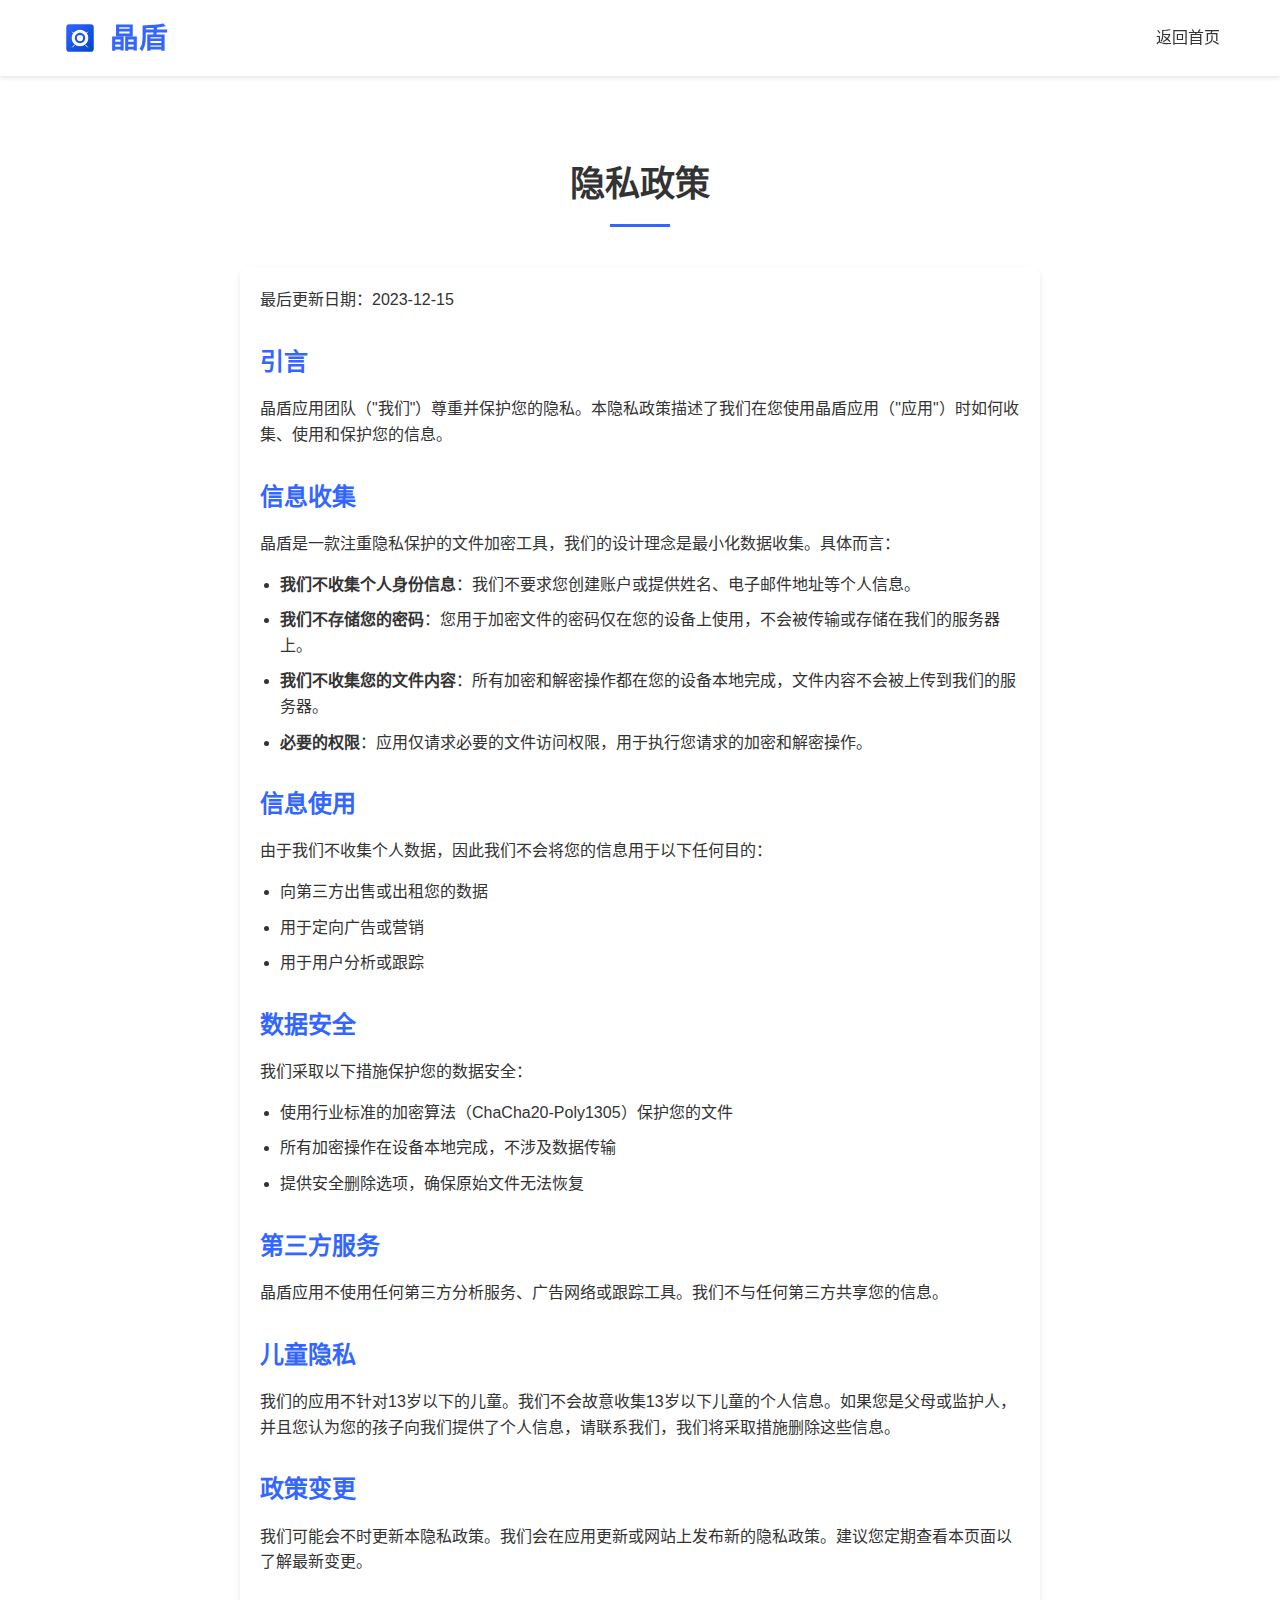
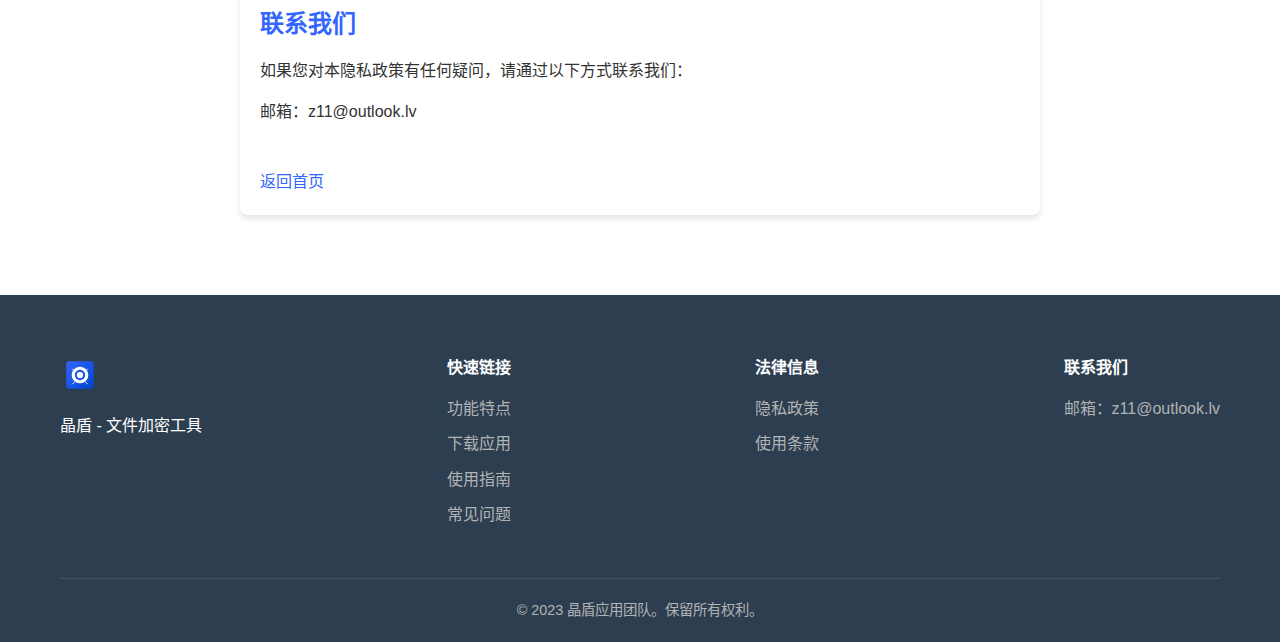
==== privacy.html @ cc6cce18 "文件加密系统" ====
<!DOCTYPE html>
<html lang="zh-CN">
<head>
    <meta charset="UTF-8">
    <meta name="viewport" content="width=device-width, initial-scale=1.0">
    <title>隐私政策 - 晶盾</title>
    <link rel="stylesheet" href="css/styles.css">
    <link rel="icon" href="images/favicon.ico" type="image/x-icon">
    <style>
        .privacy-content {
            max-width: 800px;
            margin: 0 auto;
            padding: 20px;
            background-color: #fff;
            border-radius: 8px;
            box-shadow: 0 4px 6px rgba(0, 0, 0, 0.1);
        }
        
        .privacy-content h2 {
            color: var(--primary-color);
            margin-top: 30px;
            margin-bottom: 15px;
        }
        
        .privacy-content p {
            margin-bottom: 15px;
            line-height: 1.6;
        }
        
        .privacy-content ul {
            margin-bottom: 15px;
            padding-left: 20px;
        }
        
        .privacy-content li {
            margin-bottom: 10px;
        }
        
        .back-link {
            display: inline-block;
            margin-top: 30px;
            color: var(--primary-color);
            font-weight: 500;
        }
    </style>
</head>
<body>
    <header>
        <div class="container">
            <div class="logo">
                <img src="images/logo.svg" alt="晶盾 Logo">
                <h1>晶盾</h1>
            </div>
            <nav>
                <ul>
                    <li><a href="index.html">返回首页</a></li>
                </ul>
            </nav>
        </div>
    </header>

    <section class="privacy">
        <div class="container">
            <h2 class="section-title">隐私政策</h2>
            <div class="privacy-content">
                <p>最后更新日期：2023-12-15</p>
                
                <h2>引言</h2>
                <p>晶盾应用团队（"我们"）尊重并保护您的隐私。本隐私政策描述了我们在您使用晶盾应用（"应用"）时如何收集、使用和保护您的信息。</p>
                
                <h2>信息收集</h2>
                <p>晶盾是一款注重隐私保护的文件加密工具，我们的设计理念是最小化数据收集。具体而言：</p>
                <ul>
                    <li><strong>我们不收集个人身份信息</strong>：我们不要求您创建账户或提供姓名、电子邮件地址等个人信息。</li>
                    <li><strong>我们不存储您的密码</strong>：您用于加密文件的密码仅在您的设备上使用，不会被传输或存储在我们的服务器上。</li>
                    <li><strong>我们不收集您的文件内容</strong>：所有加密和解密操作都在您的设备本地完成，文件内容不会被上传到我们的服务器。</li>
                    <li><strong>必要的权限</strong>：应用仅请求必要的文件访问权限，用于执行您请求的加密和解密操作。</li>
                </ul>
                
                <h2>信息使用</h2>
                <p>由于我们不收集个人数据，因此我们不会将您的信息用于以下任何目的：</p>
                <ul>
                    <li>向第三方出售或出租您的数据</li>
                    <li>用于定向广告或营销</li>
                    <li>用于用户分析或跟踪</li>
                </ul>
                
                <h2>数据安全</h2>
                <p>我们采取以下措施保护您的数据安全：</p>
                <ul>
                    <li>使用行业标准的加密算法（ChaCha20-Poly1305）保护您的文件</li>
                    <li>所有加密操作在设备本地完成，不涉及数据传输</li>
                    <li>提供安全删除选项，确保原始文件无法恢复</li>
                </ul>
                
                <h2>第三方服务</h2>
                <p>晶盾应用不使用任何第三方分析服务、广告网络或跟踪工具。我们不与任何第三方共享您的信息。</p>
                
                <h2>儿童隐私</h2>
                <p>我们的应用不针对13岁以下的儿童。我们不会故意收集13岁以下儿童的个人信息。如果您是父母或监护人，并且您认为您的孩子向我们提供了个人信息，请联系我们，我们将采取措施删除这些信息。</p>
                
                <h2>政策变更</h2>
                <p>我们可能会不时更新本隐私政策。我们会在应用更新或网站上发布新的隐私政策。建议您定期查看本页面以了解最新变更。</p>
                
                <h2>联系我们</h2>
                <p>如果您对本隐私政策有任何疑问，请通过以下方式联系我们：</p>
                <p>邮箱：z11@outlook.lv</p>
                
                <a href="index.html" class="back-link">返回首页</a>
            </div>
        </div>
    </section>

    <footer>
        <div class="container">
            <div class="footer-content">
                <div class="footer-logo">
                    <img src="images/logo.svg" alt="晶盾 Logo">
                    <p>晶盾 - 文件加密工具</p>
                </div>
                <div class="footer-links">
                    <h4>快速链接</h4>
                    <ul>
                        <li><a href="index.html#features">功能特点</a></li>
                        <li><a href="index.html#download">下载应用</a></li>
                        <li><a href="index.html#guide">使用指南</a></li>
                        <li><a href="index.html#faq">常见问题</a></li>
                    </ul>
                </div>
                <div class="footer-links">
                    <h4>法律信息</h4>
                    <ul>
                        <li><a href="privacy.html">隐私政策</a></li>
                        <li><a href="terms.html">使用条款</a></li>
                    </ul>
                </div>
                <div class="footer-contact">
                    <h4>联系我们</h4>
                    <p>邮箱：z11@outlook.lv</p>
                </div>
            </div>
            <div class="footer-bottom">
                <p>&copy; 2023 晶盾应用团队。保留所有权利。</p>
            </div>
        </div>
    </footer>

    <script src="js/script.js"></script>
</body>
</html>
---- css/styles.css ----
/* 全局样式 */
:root {
    --primary-color: #3366ff;
    --secondary-color: #0044cc;
    --accent-color: #ff6600;
    --text-color: #333333;
    --light-text: #666666;
    --bg-color: #ffffff;
    --light-bg: #f5f7fa;
    --border-color: #e0e0e0;
    --shadow: 0 4px 6px rgba(0, 0, 0, 0.1);
    --border-radius: 8px;
    --transition: all 0.3s ease;
}

* {
    margin: 0;
    padding: 0;
    box-sizing: border-box;
}

body {
    font-family: 'Segoe UI', 'PingFang SC', 'Microsoft YaHei', sans-serif;
    color: var(--text-color);
    line-height: 1.6;
    background-color: var(--bg-color);
}

.container {
    width: 100%;
    max-width: 1200px;
    margin: 0 auto;
    padding: 0 20px;
}

a {
    text-decoration: none;
    color: var(--primary-color);
    transition: var(--transition);
}

a:hover {
    color: var(--secondary-color);
}

img {
    max-width: 100%;
    height: auto;
}

.section-title {
    text-align: center;
    margin-bottom: 40px;
    font-size: 2.2rem;
    color: var(--text-color);
    position: relative;
    padding-bottom: 15px;
}

.section-title::after {
    content: '';
    position: absolute;
    bottom: 0;
    left: 50%;
    transform: translateX(-50%);
    width: 60px;
    height: 3px;
    background-color: var(--primary-color);
}

section {
    padding: 80px 0;
}

/* 按钮样式 */
.btn {
    display: inline-block;
    padding: 12px 24px;
    border-radius: var(--border-radius);
    font-weight: 600;
    text-align: center;
    cursor: pointer;
    transition: var(--transition);
    border: none;
    outline: none;
}

.btn-primary {
    background-color: var(--primary-color);
    color: white;
}

.btn-primary:hover {
    background-color: var(--secondary-color);
    color: white;
}

.btn-secondary {
    background-color: transparent;
    color: var(--primary-color);
    border: 2px solid var(--primary-color);
}

.btn-secondary:hover {
    background-color: var(--primary-color);
    color: white;
}

.btn-disabled {
    background-color: #cccccc;
    color: #666666;
    cursor: not-allowed;
}

/* 头部样式 */
header {
    background-color: var(--bg-color);
    box-shadow: 0 2px 4px rgba(0, 0, 0, 0.1);
    position: sticky;
    top: 0;
    z-index: 1000;
    padding: 15px 0;
}

header .container {
    display: flex;
    justify-content: space-between;
    align-items: center;
}

.logo {
    display: flex;
    align-items: center;
}

.logo img {
    height: 40px;
    margin-right: 10px;
}

.logo h1 {
    font-size: 1.8rem;
    color: var(--primary-color);
}

nav ul {
    display: flex;
    list-style: none;
}

nav ul li {
    margin-left: 25px;
}

nav ul li a {
    color: var(--text-color);
    font-weight: 500;
}

nav ul li a:hover {
    color: var(--primary-color);
}

/* 英雄区域样式 */
.hero {
    background: linear-gradient(135deg, #f5f7fa 0%, #e4e7eb 100%);
    padding: 100px 0;
}

.hero .container {
    display: flex;
    align-items: center;
    justify-content: space-between;
}

.hero-content {
    flex: 1;
    padding-right: 40px;
}

.hero-image {
    flex: 1;
    text-align: center;
}

.hero-image img {
    max-width: 100%;
    height: auto;
    border-radius: var(--border-radius);
    box-shadow: var(--shadow);
}

.hero h2 {
    font-size: 2.8rem;
    margin-bottom: 20px;
    color: var(--text-color);
}

.hero p {
    font-size: 1.2rem;
    margin-bottom: 30px;
    color: var(--light-text);
}

.cta-buttons {
    display: flex;
    gap: 15px;
}

/* 功能特点样式 */
.features {
    background-color: var(--light-bg);
}

.feature-grid {
    display: grid;
    grid-template-columns: repeat(auto-fit, minmax(300px, 1fr));
    gap: 30px;
}

.feature-card {
    background-color: var(--bg-color);
    border-radius: var(--border-radius);
    padding: 30px;
    box-shadow: var(--shadow);
    transition: var(--transition);
    text-align: center;
}

.feature-card:hover {
    transform: translateY(-5px);
    box-shadow: 0 8px 15px rgba(0, 0, 0, 0.1);
}

.feature-icon {
    margin-bottom: 20px;
}

.feature-icon img {
    width: 60px;
    height: 60px;
}

.feature-card h3 {
    margin-bottom: 15px;
    color: var(--text-color);
}

.feature-card p {
    color: var(--light-text);
}

/* 安全特性样式 */
.security {
    background-color: var(--bg-color);
}

.security-content {
    display: flex;
    align-items: center;
    gap: 40px;
}

.security-image {
    flex: 1;
    text-align: center;
}

.security-list {
    flex: 1;
}

.security-list ul {
    list-style: none;
}

.security-list ul li {
    margin-bottom: 15px;
    padding-left: 30px;
    position: relative;
}

.security-list ul li::before {
    content: '✓';
    position: absolute;
    left: 0;
    color: var(--primary-color);
    font-weight: bold;
}

/* 下载区域样式 */
.download {
    background-color: var(--light-bg);
}

.download-options {
    display: flex;
    justify-content: center;
    gap: 40px;
    margin-bottom: 40px;
    flex-wrap: wrap;
}

.download-card {
    background-color: var(--bg-color);
    border-radius: var(--border-radius);
    padding: 30px;
    box-shadow: var(--shadow);
    text-align: center;
    width: 300px;
}

.download-icon {
    margin-bottom: 20px;
}

.download-icon img {
    width: 80px;
    height: 80px;
}

.download-card h3 {
    margin-bottom: 10px;
}

.download-card p {
    margin-bottom: 20px;
    color: var(--light-text);
}

.download-btn {
    width: 100%;
}

.coming-soon {
    opacity: 0.7;
}

.version-info {
    text-align: center;
    margin-bottom: 40px;
    color: var(--light-text);
}

.installation-guide {
    max-width: 600px;
    margin: 0 auto;
    background-color: var(--bg-color);
    border-radius: var(--border-radius);
    padding: 30px;
    box-shadow: var(--shadow);
}

.installation-guide h3 {
    margin-bottom: 20px;
    text-align: center;
}

.installation-guide ol {
    padding-left: 20px;
}

.installation-guide ol li {
    margin-bottom: 10px;
}

/* 使用指南样式 */
.guide {
    background-color: var(--bg-color);
}

.guide-steps {
    max-width: 800px;
    margin: 0 auto;
}

.guide-step {
    display: flex;
    margin-bottom: 30px;
    align-items: flex-start;
}

.step-number {
    background-color: var(--primary-color);
    color: white;
    width: 40px;
    height: 40px;
    border-radius: 50%;
    display: flex;
    align-items: center;
    justify-content: center;
    font-weight: bold;
    font-size: 1.2rem;
    margin-right: 20px;
    flex-shrink: 0;
}

.step-content h3 {
    margin-bottom: 10px;
}

.guide-note {
    background-color: #fff3e0;
    border-left: 4px solid var(--accent-color);
    padding: 15px;
    margin-top: 40px;
    border-radius: 0 var(--border-radius) var(--border-radius) 0;
}

/* FAQ样式 */
.faq {
    background-color: var(--light-bg);
}

.faq-list {
    max-width: 800px;
    margin: 0 auto;
}

.faq-item {
    background-color: var(--bg-color);
    border-radius: var(--border-radius);
    margin-bottom: 15px;
    overflow: hidden;
}

.faq-question {
    padding: 20px;
    cursor: pointer;
    display: flex;
    justify-content: space-between;
    align-items: center;
    border-bottom: 1px solid transparent;
}

.faq-question h3 {
    font-size: 1.1rem;
    font-weight: 500;
}

.toggle-icon {
    font-size: 1.5rem;
    color: var(--primary-color);
}

.faq-answer {
    padding: 0 20px;
    max-height: 0;
    overflow: hidden;
    transition: max-height 0.3s ease, padding 0.3s ease;
}

.faq-item.active .faq-question {
    border-bottom-color: var(--border-color);
}

.faq-item.active .faq-answer {
    padding: 20px;
    max-height: 1000px;
}

.faq-item.active .toggle-icon {
    transform: rotate(45deg);
}

/* 页脚样式 */
footer {
    background-color: #2c3e50;
    color: white;
    padding: 60px 0 20px;
}

.footer-content {
    display: flex;
    flex-wrap: wrap;
    justify-content: space-between;
    margin-bottom: 40px;
}

.footer-logo {
    margin-bottom: 20px;
}

.footer-logo img {
    height: 40px;
    margin-bottom: 10px;
}

.footer-links h4, .footer-contact h4 {
    margin-bottom: 15px;
    color: white;
}

.footer-links ul {
    list-style: none;
}

.footer-links ul li {
    margin-bottom: 10px;
}

.footer-links ul li a {
    color: #b3b3b3;
}

.footer-links ul li a:hover {
    color: white;
}

.footer-contact p {
    color: #b3b3b3;
}

.footer-bottom {
    text-align: center;
    padding-top: 20px;
    border-top: 1px solid rgba(255, 255, 255, 0.1);
    color: #b3b3b3;
    font-size: 0.9rem;
}

/* 响应式设计 */
@media (max-width: 992px) {
    .hero .container {
        flex-direction: column;
    }
    
    .hero-content {
        padding-right: 0;
        margin-bottom: 40px;
        text-align: center;
    }
    
    .cta-buttons {
        justify-content: center;
    }
    
    .security-content {
        flex-direction: column;
    }
    
    .security-image {
        margin-bottom: 30px;
    }
}

@media (max-width: 768px) {
    header .container {
        flex-direction: column;
    }
    
    .logo {
        margin-bottom: 15px;
    }
    
    nav ul {
        justify-content: center;
    }
    
    nav ul li {
        margin: 0 10px;
    }
    
    .hero h2 {
        font-size: 2.2rem;
    }
    
    .footer-content > div {
        width: 100%;
        margin-bottom: 30px;
    }
}

@media (max-width: 576px) {
    .section-title {
        font-size: 1.8rem;
    }
    
    .hero h2 {
        font-size: 1.8rem;
    }
    
    .hero p {
        font-size: 1rem;
    }
    
    .cta-buttons {
        flex-direction: column;
        gap: 10px;
    }
    
    .download-card {
        width: 100%;
    }
}
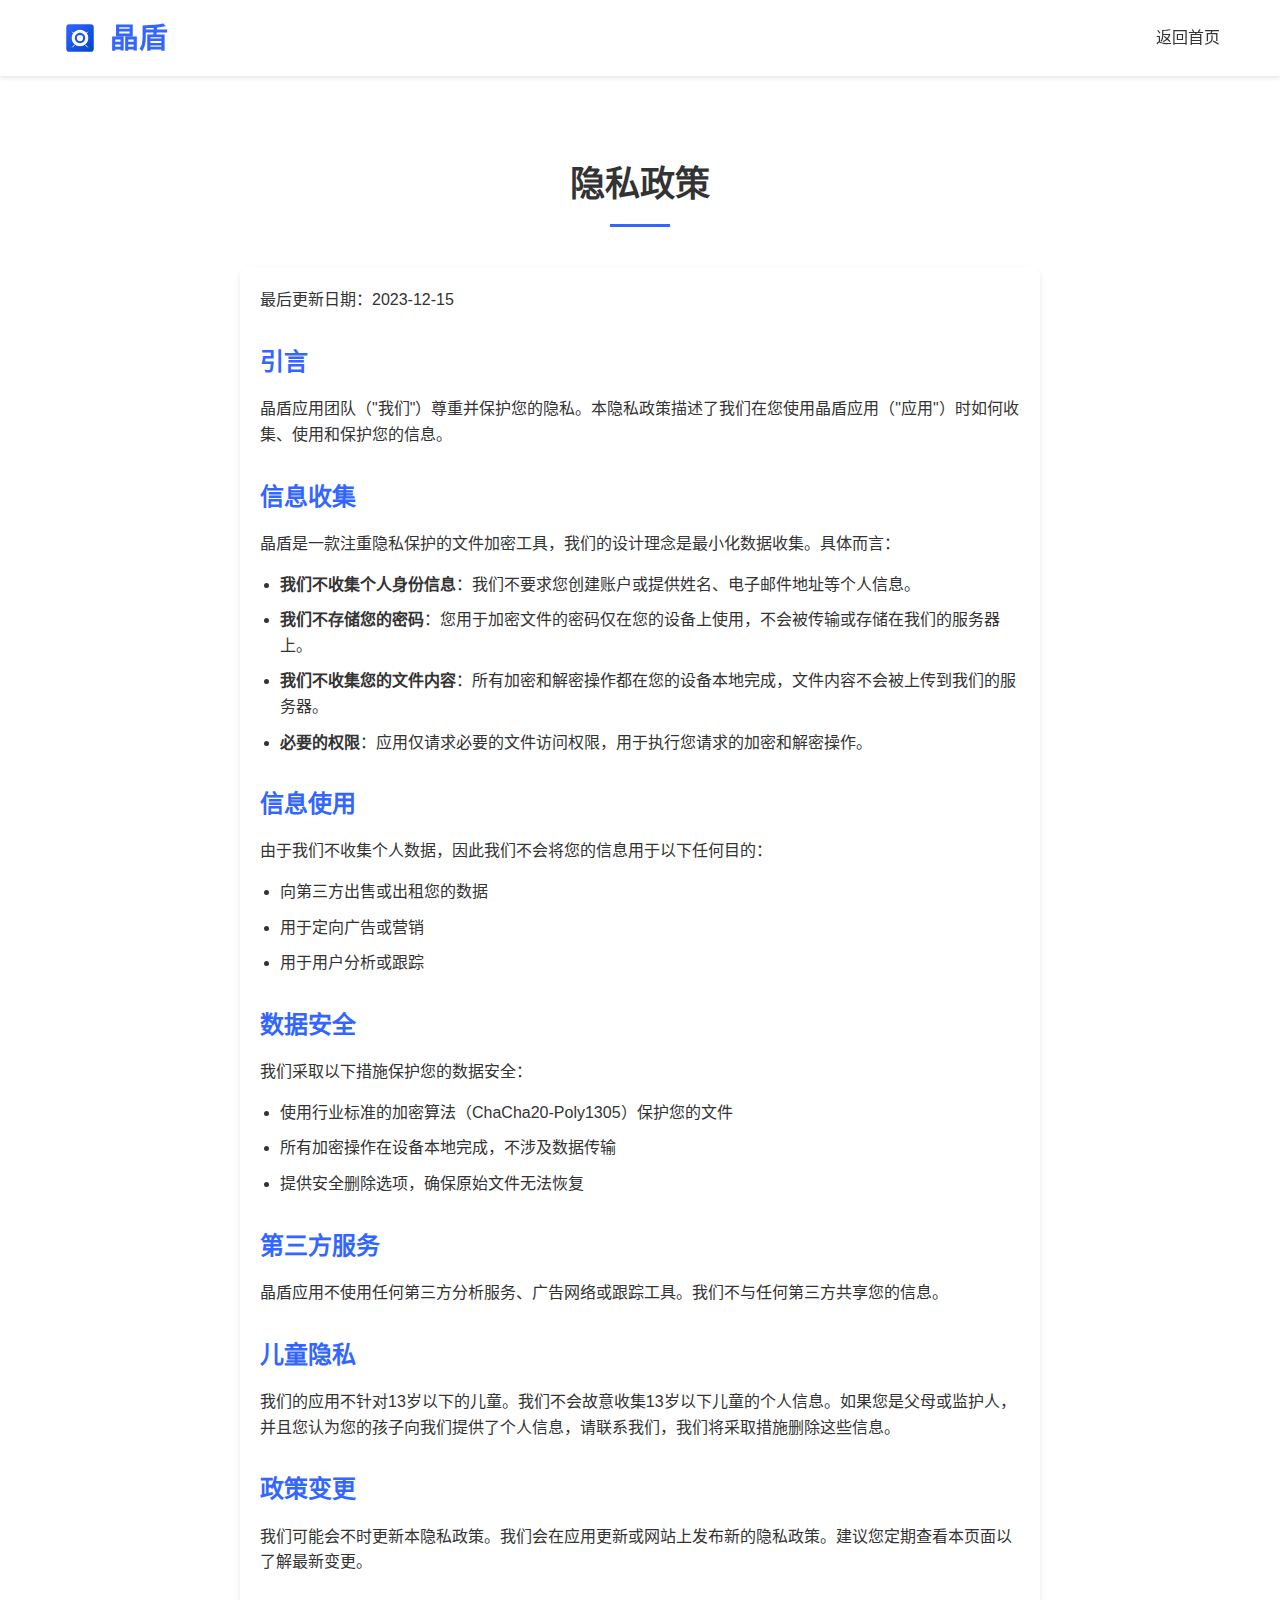
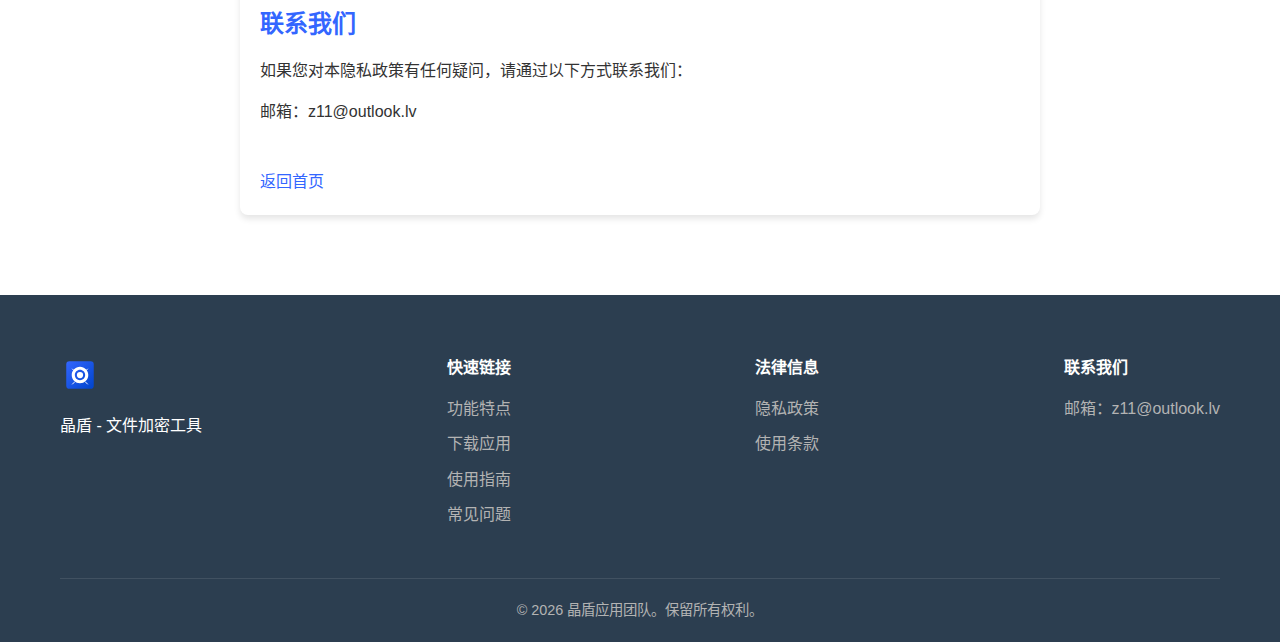
==== commit 939e78f9: "多页面、绝对路径" ====
--- a/privacy.html
+++ b/privacy.html
@@ -51,7 +51,7 @@
                 <img src="images/logo.svg" alt="晶盾 Logo">
                 <h1>晶盾</h1>
             </div>
-            <nav>
+            <nav aria-label="主导航">
                 <ul>
                     <li><a href="index.html">返回首页</a></li>
                 </ul>
@@ -140,11 +140,11 @@
                 </div>
             </div>
             <div class="footer-bottom">
-                <p>&copy; 2023 晶盾应用团队。保留所有权利。</p>
+                <p>&copy; <script>document.write(new Date().getFullYear())</script> 晶盾应用团队。保留所有权利。</p>
             </div>
         </div>
     </footer>
 
-    <script src="js/script.js"></script>
+    <script src="js/script.js" defer></script>
 </body>
 </html>